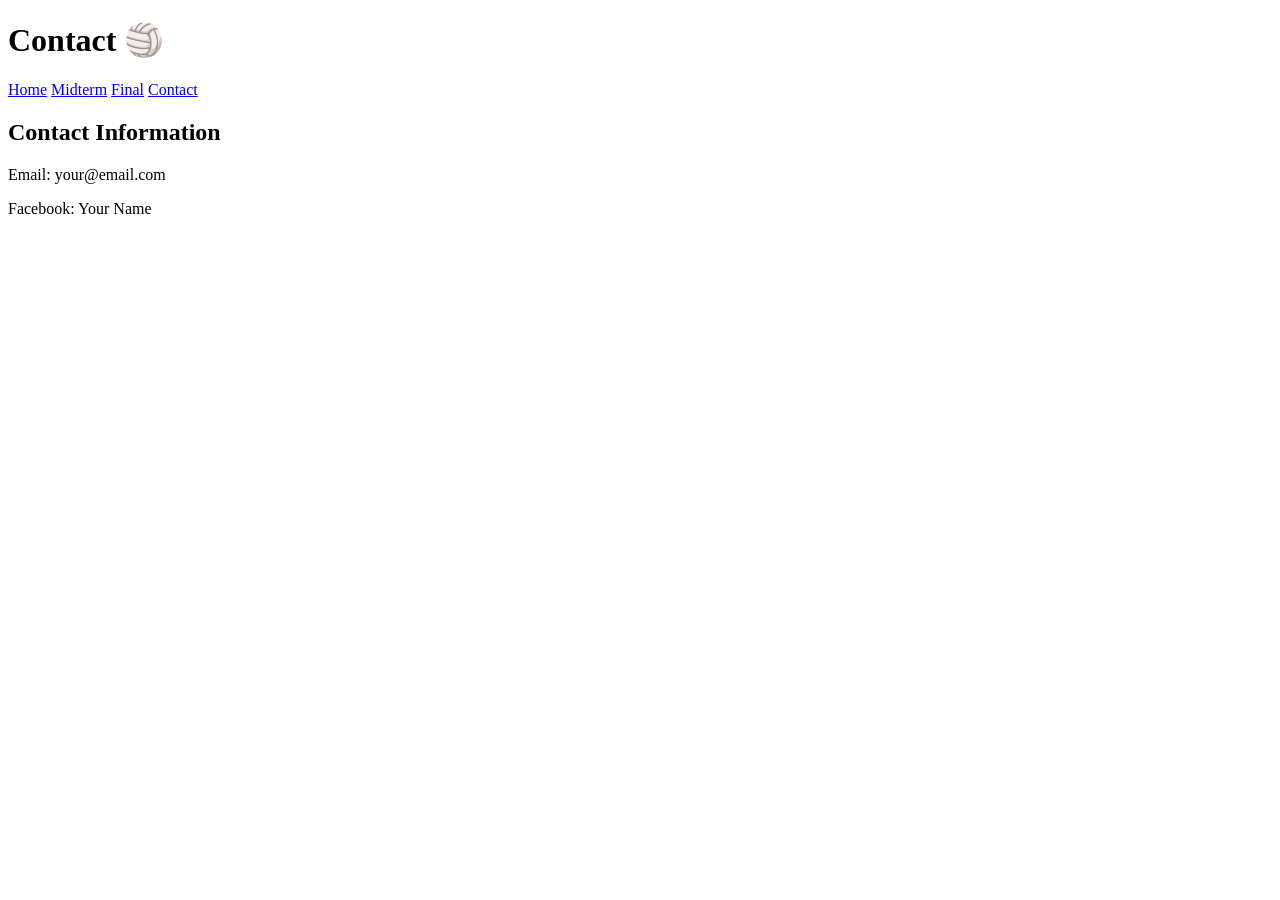
==== contact.html @ ec424ff1 "Add contact.html with contact information layout" ====
<!DOCTYPE html>
<html>
<head>
<title>Contact</title>
<link rel="stylesheet" href="style.css">
</head>

<body>

<header>
<h1>Contact 🏐</h1>
</header>

<nav>
<a href="index.html">Home</a>
<a href="midterm.html">Midterm</a>
<a href="final.html">Final</a>
<a href="contact.html">Contact</a>
</nav>

<div class="container">

<div class="card">
<h2>Contact Information</h2>
<p>Email: your@email.com</p>
<p>Facebook: Your Name</p>
</div>

</div>

</body>
</html>
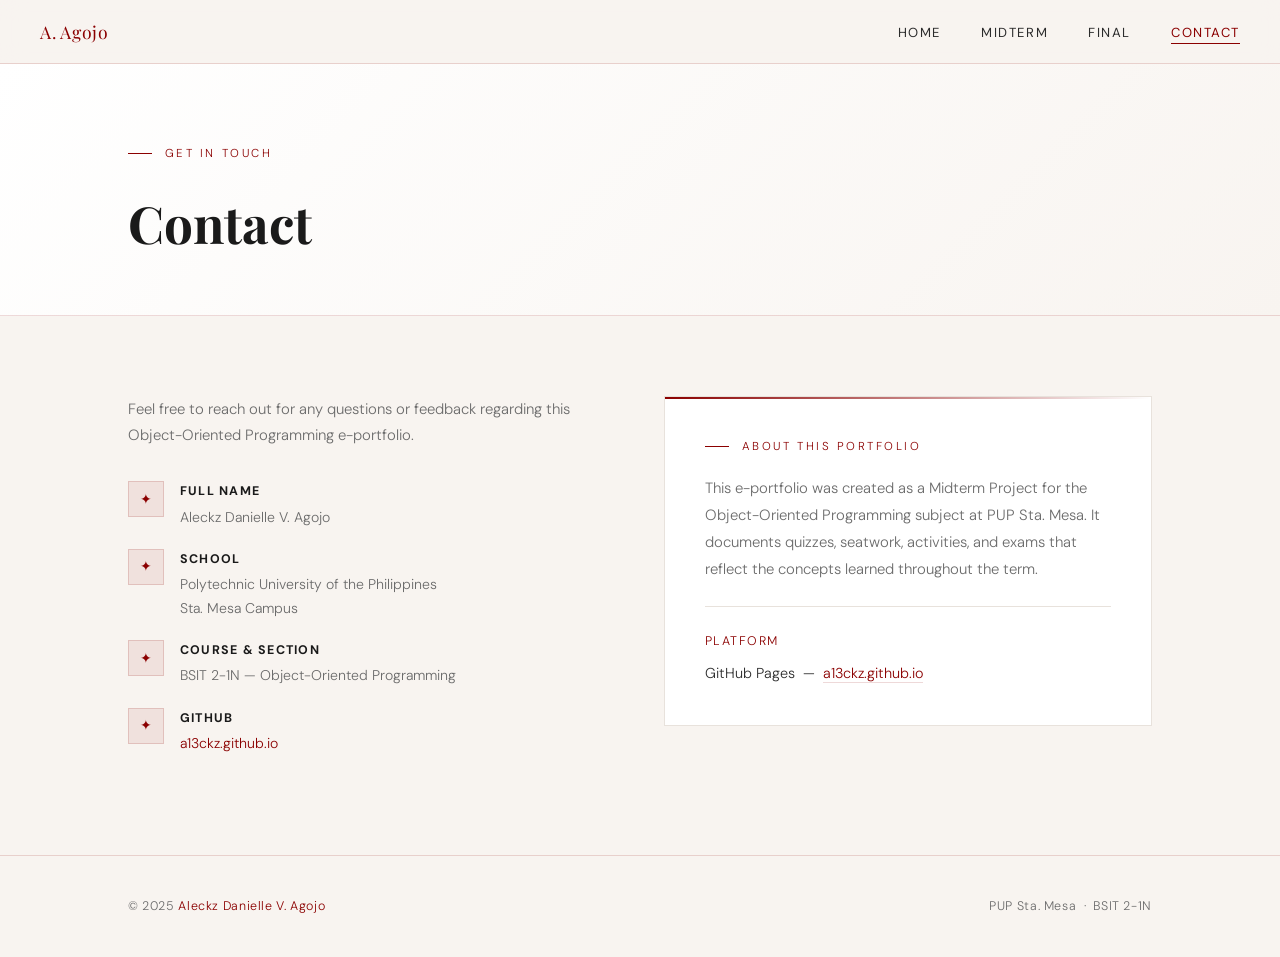
==== commit ef0f5248: "Add files via upload" ====
--- a/contact.html
+++ b/contact.html
@@ -1,32 +1,114 @@
 <!DOCTYPE html>
-<html>
+<html lang="en">
 <head>
-<title>Contact</title>
-<link rel="stylesheet" href="style.css">
+  <meta charset="UTF-8" />
+  <meta name="viewport" content="width=device-width, initial-scale=1.0" />
+  <title>Contact — Aleckz Agojo</title>
+  <link rel="stylesheet" href="style.css" />
 </head>
-
 <body>
 
-<header>
-<h1>Contact 🏐</h1>
-</header>
+  <nav>
+    <a href="index.html" class="nav-logo">A. Agojo</a>
+    <ul class="nav-links">
+      <li><a href="index.html">Home</a></li>
+      <li><a href="midterm.html">Midterm</a></li>
+      <li><a href="final.html">Final</a></li>
+      <li><a href="contact.html" class="active">Contact</a></li>
+    </ul>
+  </nav>
 
-<nav>
-<a href="index.html">Home</a>
-<a href="midterm.html">Midterm</a>
-<a href="final.html">Final</a>
-<a href="contact.html">Contact</a>
-</nav>
+  <main class="page-wrapper">
 
-<div class="container">
+    <div class="page-header">
+      <p class="section-label">Get in Touch</p>
+      <h1>Contact</h1>
+    </div>
 
-<div class="card">
-<h2>Contact Information</h2>
-<p>Email: your@email.com</p>
-<p>Facebook: Your Name</p>
-</div>
+    <section class="section">
+      <div class="contact-grid">
 
-</div>
+        <div class="contact-info">
+          <p>
+            Feel free to reach out for any questions or feedback regarding this
+            Object-Oriented Programming e-portfolio.
+          </p>
+
+          <div class="contact-item">
+            <div class="contact-icon">✦</div>
+            <div class="contact-item-text">
+              <strong>Full Name</strong>
+              Aleckz Danielle V. Agojo
+            </div>
+          </div>
+
+          <div class="contact-item">
+            <div class="contact-icon">✦</div>
+            <div class="contact-item-text">
+              <strong>School</strong>
+              Polytechnic University of the Philippines<br/>Sta. Mesa Campus
+            </div>
+          </div>
+
+          <div class="contact-item">
+            <div class="contact-icon">✦</div>
+            <div class="contact-item-text">
+              <strong>Course &amp; Section</strong>
+              BSIT 2-1N — Object-Oriented Programming
+            </div>
+          </div>
+
+          <div class="contact-item">
+            <div class="contact-icon">✦</div>
+            <div class="contact-item-text">
+              <strong>GitHub</strong>
+              <a href="https://a13ckz.github.io/" target="_blank"
+                 style="color: var(--red); text-decoration: none;">
+                a13ckz.github.io
+              </a>
+            </div>
+          </div>
+        </div>
+
+        <div class="fade-up">
+          <div style="
+            background: #fff;
+            border: 1px solid var(--gray-light);
+            padding: 2.5rem;
+            position: relative;
+          ">
+            <div style="
+              position: absolute;
+              top: 0; left: 0;
+              width: 100%; height: 2px;
+              background: linear-gradient(to right, var(--red), transparent);
+            "></div>
+            <p class="section-label" style="margin-bottom: 1.2rem;">About this Portfolio</p>
+            <p style="font-size:0.93rem; color: var(--gray); line-height:1.8;">
+              This e-portfolio was created as a Midterm Project for the Object-Oriented
+              Programming subject at PUP Sta. Mesa. It documents quizzes, seatwork,
+              activities, and exams that reflect the concepts learned throughout the term.
+            </p>
+            <div style="margin-top: 1.5rem; padding-top: 1.5rem; border-top: 1px solid var(--gray-light);">
+              <p style="font-size:0.78rem; letter-spacing:0.12em; text-transform:uppercase; color: var(--red); margin-bottom: 0.5rem;">Platform</p>
+              <p style="font-size:0.9rem; color: var(--black-soft);">GitHub Pages &nbsp;—&nbsp;
+                <a href="https://a13ckz.github.io/" target="_blank"
+                   style="color: var(--red); text-decoration: none; border-bottom: 1px solid var(--border);">
+                  a13ckz.github.io
+                </a>
+              </p>
+            </div>
+          </div>
+        </div>
+
+      </div>
+    </section>
+  </main>
+
+  <footer>
+    <p>&copy; 2025 <span>Aleckz Danielle V. Agojo</span></p>
+    <p>PUP Sta. Mesa &nbsp;·&nbsp; BSIT 2-1N</p>
+  </footer>
 
 </body>
 </html>
--- a/style.css
+++ b/style.css
@@ -0,0 +1,430 @@
+@import url('https://fonts.googleapis.com/css2?family=Playfair+Display:ital,wght@0,400;0,700;1,400&family=DM+Sans:wght@300;400;500&display=swap');
+
+:root {
+  --white: #F8F4F0;
+  --red: #8B0000;
+  --red-light: #A52020;
+  --red-muted: rgba(139, 0, 0, 0.08);
+  --black: #1A1A1A;
+  --black-soft: #2C2C2C;
+  --gray: #6B6B6B;
+  --gray-light: #E8E2DC;
+  --border: rgba(139, 0, 0, 0.15);
+}
+
+*, *::before, *::after { box-sizing: border-box; margin: 0; padding: 0; }
+
+html { scroll-behavior: smooth; }
+
+body {
+  font-family: 'DM Sans', sans-serif;
+  background-color: var(--white);
+  color: var(--black);
+  font-weight: 300;
+  line-height: 1.7;
+  min-height: 100vh;
+}
+
+/* ── NAV ── */
+nav {
+  position: fixed;
+  top: 0; left: 0; right: 0;
+  z-index: 100;
+  background: rgba(248, 244, 240, 0.92);
+  backdrop-filter: blur(12px);
+  border-bottom: 1px solid var(--border);
+  padding: 0 2.5rem;
+  height: 64px;
+  display: flex;
+  align-items: center;
+  justify-content: space-between;
+}
+
+.nav-logo {
+  font-family: 'Playfair Display', serif;
+  font-size: 1.1rem;
+  color: var(--red);
+  letter-spacing: 0.04em;
+  text-decoration: none;
+}
+
+.nav-links {
+  display: flex;
+  gap: 2.5rem;
+  list-style: none;
+}
+
+.nav-links a {
+  text-decoration: none;
+  color: var(--black-soft);
+  font-size: 0.82rem;
+  letter-spacing: 0.12em;
+  text-transform: uppercase;
+  font-weight: 400;
+  transition: color 0.2s;
+  position: relative;
+}
+
+.nav-links a::after {
+  content: '';
+  position: absolute;
+  bottom: -3px; left: 0;
+  width: 0; height: 1px;
+  background: var(--red);
+  transition: width 0.3s ease;
+}
+
+.nav-links a:hover, .nav-links a.active {
+  color: var(--red);
+}
+
+.nav-links a:hover::after, .nav-links a.active::after {
+  width: 100%;
+}
+
+/* ── HERO ── */
+.hero {
+  min-height: 100vh;
+  display: flex;
+  align-items: center;
+  padding: 0 10vw;
+  position: relative;
+  overflow: hidden;
+}
+
+.hero::before {
+  content: '';
+  position: absolute;
+  top: -100px; right: -100px;
+  width: 500px; height: 500px;
+  background: radial-gradient(circle, rgba(139,0,0,0.06) 0%, transparent 70%);
+  pointer-events: none;
+}
+
+.hero::after {
+  content: '';
+  position: absolute;
+  bottom: 0; left: 0; right: 0;
+  height: 1px;
+  background: linear-gradient(to right, transparent, var(--border), transparent);
+}
+
+.hero-content {
+  max-width: 700px;
+  animation: fadeUp 0.9s ease both;
+}
+
+.hero-eyebrow {
+  font-size: 0.75rem;
+  letter-spacing: 0.22em;
+  text-transform: uppercase;
+  color: var(--red);
+  margin-bottom: 1.5rem;
+  display: flex;
+  align-items: center;
+  gap: 0.8rem;
+}
+
+.hero-eyebrow::before {
+  content: '';
+  display: inline-block;
+  width: 32px; height: 1px;
+  background: var(--red);
+}
+
+.hero-name {
+  font-family: 'Playfair Display', serif;
+  font-size: clamp(2.8rem, 6vw, 5rem);
+  line-height: 1.1;
+  color: var(--black);
+  margin-bottom: 1.2rem;
+  font-weight: 700;
+}
+
+.hero-name span {
+  color: var(--red);
+  font-style: italic;
+}
+
+.hero-meta {
+  display: flex;
+  flex-direction: column;
+  gap: 0.3rem;
+  margin-bottom: 2rem;
+  color: var(--gray);
+  font-size: 0.9rem;
+}
+
+.hero-intro {
+  font-size: 1rem;
+  color: var(--black-soft);
+  max-width: 520px;
+  border-left: 2px solid var(--red);
+  padding-left: 1.2rem;
+  line-height: 1.8;
+}
+
+/* ── PAGE CONTENT ── */
+.page-wrapper {
+  padding-top: 64px;
+}
+
+.section {
+  padding: 5rem 10vw;
+}
+
+.section-label {
+  font-size: 0.72rem;
+  letter-spacing: 0.22em;
+  text-transform: uppercase;
+  color: var(--red);
+  margin-bottom: 0.8rem;
+  display: flex;
+  align-items: center;
+  gap: 0.8rem;
+}
+
+.section-label::before {
+  content: '';
+  width: 24px; height: 1px;
+  background: var(--red);
+  display: inline-block;
+}
+
+.section-title {
+  font-family: 'Playfair Display', serif;
+  font-size: clamp(1.8rem, 3.5vw, 2.8rem);
+  color: var(--black);
+  margin-bottom: 2.5rem;
+  line-height: 1.2;
+}
+
+/* ── CARDS ── */
+.card-grid {
+  display: grid;
+  grid-template-columns: repeat(auto-fill, minmax(280px, 1fr));
+  gap: 1.5rem;
+}
+
+.card {
+  background: #fff;
+  border: 1px solid var(--gray-light);
+  padding: 2rem;
+  transition: border-color 0.3s, transform 0.3s, box-shadow 0.3s;
+  position: relative;
+}
+
+.card::before {
+  content: '';
+  position: absolute;
+  top: 0; left: 0;
+  width: 0; height: 2px;
+  background: var(--red);
+  transition: width 0.4s ease;
+}
+
+.card:hover {
+  border-color: var(--border);
+  transform: translateY(-4px);
+  box-shadow: 0 12px 40px rgba(139,0,0,0.08);
+}
+
+.card:hover::before {
+  width: 100%;
+}
+
+.card-tag {
+  font-size: 0.7rem;
+  letter-spacing: 0.15em;
+  text-transform: uppercase;
+  color: var(--red);
+  margin-bottom: 0.8rem;
+  font-weight: 500;
+}
+
+.card h3 {
+  font-family: 'Playfair Display', serif;
+  font-size: 1.15rem;
+  color: var(--black);
+  margin-bottom: 0.6rem;
+}
+
+.card p {
+  font-size: 0.88rem;
+  color: var(--gray);
+  line-height: 1.7;
+}
+
+/* ── DIVIDER ── */
+.divider {
+  height: 1px;
+  background: linear-gradient(to right, transparent, var(--border), transparent);
+  margin: 0 10vw;
+}
+
+/* ── PAGE HEADER (inner pages) ── */
+.page-header {
+  padding: 5rem 10vw 3rem;
+  border-bottom: 1px solid var(--border);
+  background: linear-gradient(135deg, #fff 0%, var(--white) 100%);
+}
+
+.page-header .section-label { margin-bottom: 1rem; }
+.page-header h1 {
+  font-family: 'Playfair Display', serif;
+  font-size: clamp(2rem, 4vw, 3.2rem);
+  color: var(--black);
+}
+
+/* ── CONTENT BLOCKS ── */
+.content-block {
+  margin-bottom: 3rem;
+}
+
+.content-block h2 {
+  font-family: 'Playfair Display', serif;
+  font-size: 1.4rem;
+  color: var(--black);
+  margin-bottom: 1rem;
+  display: flex;
+  align-items: center;
+  gap: 0.8rem;
+}
+
+.content-block h2::before {
+  content: '';
+  display: inline-block;
+  width: 6px; height: 6px;
+  background: var(--red);
+  border-radius: 50%;
+  flex-shrink: 0;
+}
+
+.content-block p, .content-block li {
+  font-size: 0.93rem;
+  color: var(--gray);
+  line-height: 1.8;
+}
+
+.content-block ul {
+  list-style: none;
+  padding: 0;
+}
+
+.content-block ul li {
+  padding: 0.4rem 0;
+  padding-left: 1rem;
+  position: relative;
+}
+
+.content-block ul li::before {
+  content: '—';
+  position: absolute;
+  left: 0;
+  color: var(--red);
+  font-size: 0.75rem;
+}
+
+/* ── REFLECTION BOX ── */
+.reflection-box {
+  background: var(--red-muted);
+  border-left: 3px solid var(--red);
+  padding: 1.5rem 2rem;
+  margin-top: 1rem;
+}
+
+.reflection-box p {
+  font-size: 0.93rem;
+  color: var(--black-soft);
+  font-style: italic;
+  line-height: 1.8;
+}
+
+/* ── CONTACT ── */
+.contact-grid {
+  display: grid;
+  grid-template-columns: 1fr 1fr;
+  gap: 3rem;
+}
+
+.contact-info p {
+  font-size: 0.93rem;
+  color: var(--gray);
+  line-height: 1.8;
+  margin-bottom: 2rem;
+}
+
+.contact-item {
+  display: flex;
+  align-items: flex-start;
+  gap: 1rem;
+  margin-bottom: 1.2rem;
+}
+
+.contact-icon {
+  width: 36px; height: 36px;
+  background: var(--red-muted);
+  border: 1px solid var(--border);
+  display: flex;
+  align-items: center;
+  justify-content: center;
+  flex-shrink: 0;
+  font-size: 0.85rem;
+  color: var(--red);
+}
+
+.contact-item-text {
+  font-size: 0.88rem;
+  color: var(--gray);
+}
+
+.contact-item-text strong {
+  display: block;
+  color: var(--black);
+  font-size: 0.78rem;
+  letter-spacing: 0.1em;
+  text-transform: uppercase;
+  margin-bottom: 0.2rem;
+}
+
+/* ── FOOTER ── */
+footer {
+  padding: 2.5rem 10vw;
+  border-top: 1px solid var(--border);
+  display: flex;
+  justify-content: space-between;
+  align-items: center;
+}
+
+footer p {
+  font-size: 0.78rem;
+  color: var(--gray);
+  letter-spacing: 0.05em;
+}
+
+footer span {
+  color: var(--red);
+}
+
+/* ── ANIMATIONS ── */
+@keyframes fadeUp {
+  from { opacity: 0; transform: translateY(30px); }
+  to   { opacity: 1; transform: translateY(0); }
+}
+
+.fade-up {
+  animation: fadeUp 0.7s ease both;
+}
+
+.fade-up:nth-child(2) { animation-delay: 0.1s; }
+.fade-up:nth-child(3) { animation-delay: 0.2s; }
+.fade-up:nth-child(4) { animation-delay: 0.3s; }
+
+/* ── RESPONSIVE ── */
+@media (max-width: 768px) {
+  nav { padding: 0 1.5rem; }
+  .nav-links { gap: 1.5rem; }
+  .hero, .section { padding-left: 6vw; padding-right: 6vw; }
+  .contact-grid { grid-template-columns: 1fr; }
+  footer { flex-direction: column; gap: 0.5rem; text-align: center; }
+}
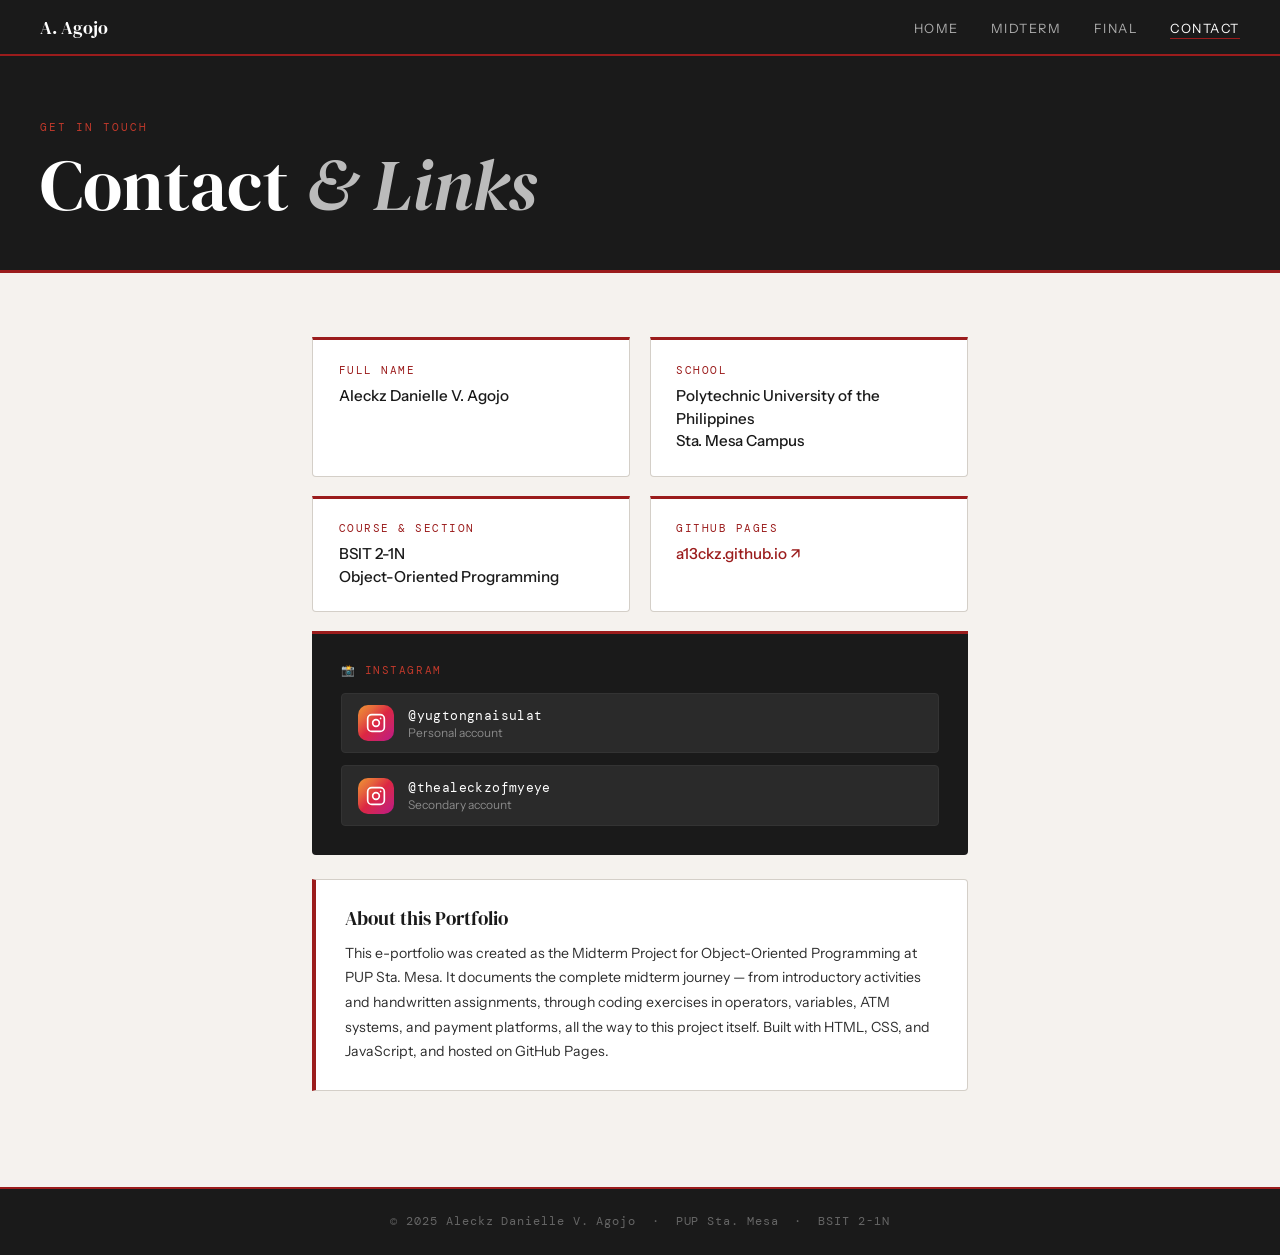
==== commit 31fda319: "Rename contact-2.html to contact.html" ====
--- a/contact.html
+++ b/contact.html
@@ -4,111 +4,257 @@
   <meta charset="UTF-8" />
   <meta name="viewport" content="width=device-width, initial-scale=1.0" />
   <title>Contact — Aleckz Agojo</title>
-  <link rel="stylesheet" href="style.css" />
+  <link rel="preconnect" href="https://fonts.googleapis.com" />
+  <link rel="preconnect" href="https://fonts.gstatic.com" crossorigin />
+  <link href="https://fonts.googleapis.com/css2?family=DM+Serif+Display:ital@0;1&family=DM+Mono:wght@400;500&family=Instrument+Sans:ital,wght@0,400;0,500;0,600;1,400&display=swap" rel="stylesheet" />
+  <style>
+    :root {
+      --red:    #9b1c1c;
+      --red-lt: #c0392b;
+      --black:  #1a1a1a;
+      --grey:   #2e2e2e;
+      --muted:  #6b6b6b;
+      --paper:  #f5f2ee;
+      --white:  #ffffff;
+      --border: #d4cfc8;
+    }
+    *, *::before, *::after { box-sizing: border-box; margin: 0; padding: 0; }
+    body {
+      font-family: 'Instrument Sans', sans-serif;
+      background: var(--paper);
+      color: var(--black);
+      min-height: 100vh;
+      display: flex; flex-direction: column;
+    }
+    nav {
+      position: sticky; top: 0; z-index: 100;
+      background: var(--black);
+      display: flex; align-items: center; justify-content: space-between;
+      padding: 0 2.5rem; height: 56px;
+      border-bottom: 2px solid var(--red);
+    }
+    .nav-logo {
+      font-family: 'DM Serif Display', serif;
+      font-size: 1.15rem; color: var(--white); text-decoration: none;
+    }
+    .nav-links { display: flex; gap: 2rem; list-style: none; }
+    .nav-links a {
+      color: #aaa; text-decoration: none;
+      font-size: .8rem; letter-spacing: .12em; text-transform: uppercase; transition: color .2s;
+    }
+    .nav-links a:hover { color: var(--white); }
+    .nav-links a.active { color: var(--white); border-bottom: 1px solid var(--red); padding-bottom: 2px; }
+
+    .page-hero {
+      background: var(--black); color: var(--white);
+      padding: 4rem 2.5rem 3rem; border-bottom: 3px solid var(--red);
+    }
+    .page-hero .tag {
+      font-family: 'DM Mono', monospace; font-size: .7rem;
+      letter-spacing: .18em; text-transform: uppercase; color: var(--red-lt); margin-bottom: .8rem;
+    }
+    .page-hero h1 {
+      font-family: 'DM Serif Display', serif;
+      font-size: clamp(2.5rem, 6vw, 4.5rem); line-height: 1.05; font-weight: 400;
+    }
+    .page-hero h1 em { font-style: italic; color: #bbb; }
+
+    main {
+      flex: 1;
+      max-width: 720px; margin: 0 auto; padding: 4rem 2rem 6rem;
+      width: 100%;
+    }
+
+    .contact-grid {
+      display: grid;
+      grid-template-columns: 1fr 1fr;
+      gap: 1.2rem;
+      margin-bottom: 1.5rem;
+    }
+    @media (max-width: 560px) {
+      .contact-grid { grid-template-columns: 1fr; }
+    }
+
+    .contact-card {
+      background: var(--white);
+      border: 1px solid var(--border);
+      border-top: 3px solid var(--red);
+      padding: 1.4rem 1.6rem;
+      border-radius: 0 0 4px 4px;
+    }
+    .contact-card .label {
+      font-family: 'DM Mono', monospace;
+      font-size: .68rem; letter-spacing: .14em; text-transform: uppercase;
+      color: var(--red); margin-bottom: .5rem;
+    }
+    .contact-card .value {
+      font-size: .95rem; font-weight: 500; line-height: 1.5; color: var(--black);
+    }
+    .contact-card .value a {
+      color: var(--red); text-decoration: none; transition: opacity .2s;
+    }
+    .contact-card .value a:hover { opacity: .7; }
+
+    /* Instagram special card */
+    .ig-card {
+      background: var(--black);
+      border: none; border-top: 3px solid var(--red);
+      padding: 1.8rem 1.8rem;
+      border-radius: 0 0 4px 4px;
+      grid-column: 1 / -1;
+    }
+    .ig-card .label {
+      font-family: 'DM Mono', monospace;
+      font-size: .68rem; letter-spacing: .14em; text-transform: uppercase;
+      color: var(--red-lt); margin-bottom: 1rem;
+    }
+    .ig-links { display: flex; flex-direction: column; gap: .75rem; }
+    .ig-link {
+      display: flex; align-items: center; gap: .9rem;
+      text-decoration: none;
+      padding: .7rem 1rem;
+      background: #2a2a2a;
+      border-radius: 4px;
+      border: 1px solid #333;
+      transition: background .2s, border-color .2s;
+    }
+    .ig-link:hover { background: #333; border-color: var(--red); }
+    .ig-icon {
+      width: 36px; height: 36px; border-radius: 10px;
+      background: linear-gradient(135deg, #f09433 0%, #e6683c 25%, #dc2743 50%, #cc2366 75%, #bc1888 100%);
+      display: flex; align-items: center; justify-content: center; flex-shrink: 0;
+    }
+    .ig-icon svg { width: 20px; height: 20px; }
+    .ig-text-block { display: flex; flex-direction: column; gap: .1rem; }
+    .ig-handle {
+      font-family: 'DM Mono', monospace; font-size: .82rem;
+      color: var(--white); letter-spacing: .03em;
+    }
+    .ig-sub {
+      font-size: .75rem; color: #888;
+    }
+
+    .about-section {
+      background: var(--white);
+      border: 1px solid var(--border);
+      border-left: 4px solid var(--red);
+      padding: 1.6rem 1.8rem;
+      margin-top: 1.5rem;
+      border-radius: 0 4px 4px 0;
+    }
+    .about-section h3 {
+      font-family: 'DM Serif Display', serif;
+      font-size: 1.2rem; font-weight: 400; margin-bottom: .6rem;
+    }
+    .about-section p {
+      font-size: .88rem; line-height: 1.75; color: var(--grey);
+    }
+
+    footer {
+      background: var(--black); color: #666; text-align: center;
+      padding: 1.6rem;
+      font-family: 'DM Mono', monospace; font-size: .72rem; letter-spacing: .08em;
+      border-top: 2px solid var(--red);
+    }
+
+    @media (max-width: 600px) {
+      nav { padding: 0 1.2rem; }
+      .page-hero { padding: 2.5rem 1.2rem 2rem; }
+      main { padding: 2.5rem 1.2rem 4rem; }
+    }
+  </style>
 </head>
 <body>
 
-  <nav>
-    <a href="index.html" class="nav-logo">A. Agojo</a>
-    <ul class="nav-links">
-      <li><a href="index.html">Home</a></li>
-      <li><a href="midterm.html">Midterm</a></li>
-      <li><a href="final.html">Final</a></li>
-      <li><a href="contact.html" class="active">Contact</a></li>
-    </ul>
-  </nav>
-
-  <main class="page-wrapper">
-
-    <div class="page-header">
-      <p class="section-label">Get in Touch</p>
-      <h1>Contact</h1>
-    </div>
-
-    <section class="section">
-      <div class="contact-grid">
-
-        <div class="contact-info">
-          <p>
-            Feel free to reach out for any questions or feedback regarding this
-            Object-Oriented Programming e-portfolio.
-          </p>
-
-          <div class="contact-item">
-            <div class="contact-icon">✦</div>
-            <div class="contact-item-text">
-              <strong>Full Name</strong>
-              Aleckz Danielle V. Agojo
-            </div>
-          </div>
-
-          <div class="contact-item">
-            <div class="contact-icon">✦</div>
-            <div class="contact-item-text">
-              <strong>School</strong>
-              Polytechnic University of the Philippines<br/>Sta. Mesa Campus
-            </div>
-          </div>
-
-          <div class="contact-item">
-            <div class="contact-icon">✦</div>
-            <div class="contact-item-text">
-              <strong>Course &amp; Section</strong>
-              BSIT 2-1N — Object-Oriented Programming
-            </div>
-          </div>
-
-          <div class="contact-item">
-            <div class="contact-icon">✦</div>
-            <div class="contact-item-text">
-              <strong>GitHub</strong>
-              <a href="https://a13ckz.github.io/" target="_blank"
-                 style="color: var(--red); text-decoration: none;">
-                a13ckz.github.io
-              </a>
-            </div>
-          </div>
-        </div>
-
-        <div class="fade-up">
-          <div style="
-            background: #fff;
-            border: 1px solid var(--gray-light);
-            padding: 2.5rem;
-            position: relative;
-          ">
-            <div style="
-              position: absolute;
-              top: 0; left: 0;
-              width: 100%; height: 2px;
-              background: linear-gradient(to right, var(--red), transparent);
-            "></div>
-            <p class="section-label" style="margin-bottom: 1.2rem;">About this Portfolio</p>
-            <p style="font-size:0.93rem; color: var(--gray); line-height:1.8;">
-              This e-portfolio was created as a Midterm Project for the Object-Oriented
-              Programming subject at PUP Sta. Mesa. It documents quizzes, seatwork,
-              activities, and exams that reflect the concepts learned throughout the term.
-            </p>
-            <div style="margin-top: 1.5rem; padding-top: 1.5rem; border-top: 1px solid var(--gray-light);">
-              <p style="font-size:0.78rem; letter-spacing:0.12em; text-transform:uppercase; color: var(--red); margin-bottom: 0.5rem;">Platform</p>
-              <p style="font-size:0.9rem; color: var(--black-soft);">GitHub Pages &nbsp;—&nbsp;
-                <a href="https://a13ckz.github.io/" target="_blank"
-                   style="color: var(--red); text-decoration: none; border-bottom: 1px solid var(--border);">
-                  a13ckz.github.io
-                </a>
-              </p>
-            </div>
-          </div>
-        </div>
+<nav>
+  <a class="nav-logo" href="index.html">A. Agojo</a>
+  <ul class="nav-links">
+    <li><a href="index.html">Home</a></li>
+    <li><a href="midterm.html">Midterm</a></li>
+    <li><a href="final.html">Final</a></li>
+    <li><a href="contact.html" class="active">Contact</a></li>
+  </ul>
+</nav>
+
+<header class="page-hero">
+  <p class="tag">Get in Touch</p>
+  <h1>Contact <em>&amp; Links</em></h1>
+</header>
+
+<main>
+
+  <div class="contact-grid">
+
+    <div class="contact-card">
+      <div class="label">Full Name</div>
+      <div class="value">Aleckz Danielle V. Agojo</div>
+    </div>
+
+    <div class="contact-card">
+      <div class="label">School</div>
+      <div class="value">Polytechnic University of the Philippines<br>Sta. Mesa Campus</div>
+    </div>
+
+    <div class="contact-card">
+      <div class="label">Course &amp; Section</div>
+      <div class="value">BSIT 2-1N<br>Object-Oriented Programming</div>
+    </div>
+
+    <div class="contact-card">
+      <div class="label">GitHub Pages</div>
+      <div class="value"><a href="https://a13ckz.github.io" target="_blank">a13ckz.github.io ↗</a></div>
+    </div>
+
+    <!-- Instagram -->
+    <div class="ig-card">
+      <div class="label">📸 Instagram</div>
+      <div class="ig-links">
+
+        <a class="ig-link" href="https://www.instagram.com/yugtongnaisulat/" target="_blank" rel="noopener">
+          <div class="ig-icon">
+            <svg viewBox="0 0 24 24" fill="none" stroke="white" stroke-width="2" stroke-linecap="round" stroke-linejoin="round">
+              <rect x="2" y="2" width="20" height="20" rx="5" ry="5"/>
+              <circle cx="12" cy="12" r="4"/>
+              <circle cx="17.5" cy="6.5" r="1" fill="white" stroke="none"/>
+            </svg>
+          </div>
+          <div class="ig-text-block">
+            <span class="ig-handle">@yugtongnaisulat</span>
+            <span class="ig-sub">Personal account</span>
+          </div>
+        </a>
+
+        <a class="ig-link" href="https://www.instagram.com/thealeckzofmyeye/" target="_blank" rel="noopener">
+          <div class="ig-icon">
+            <svg viewBox="0 0 24 24" fill="none" stroke="white" stroke-width="2" stroke-linecap="round" stroke-linejoin="round">
+              <rect x="2" y="2" width="20" height="20" rx="5" ry="5"/>
+              <circle cx="12" cy="12" r="4"/>
+              <circle cx="17.5" cy="6.5" r="1" fill="white" stroke="none"/>
+            </svg>
+          </div>
+          <div class="ig-text-block">
+            <span class="ig-handle">@thealeckzofmyeye</span>
+            <span class="ig-sub">Secondary account</span>
+          </div>
+        </a>
 
       </div>
-    </section>
-  </main>
-
-  <footer>
-    <p>&copy; 2025 <span>Aleckz Danielle V. Agojo</span></p>
-    <p>PUP Sta. Mesa &nbsp;·&nbsp; BSIT 2-1N</p>
-  </footer>
+    </div>
+
+  </div>
+
+  <div class="about-section">
+    <h3>About this Portfolio</h3>
+    <p>
+      This e-portfolio was created as the Midterm Project for Object-Oriented Programming at PUP Sta. Mesa. It documents the complete midterm journey — from introductory activities and handwritten assignments, through coding exercises in operators, variables, ATM systems, and payment platforms, all the way to this project itself. Built with HTML, CSS, and JavaScript, and hosted on GitHub Pages.
+    </p>
+  </div>
+
+</main>
+
+<footer>
+  © 2025 Aleckz Danielle V. Agojo &nbsp;·&nbsp; PUP Sta. Mesa &nbsp;·&nbsp; BSIT 2-1N
+</footer>
 
 </body>
 </html>
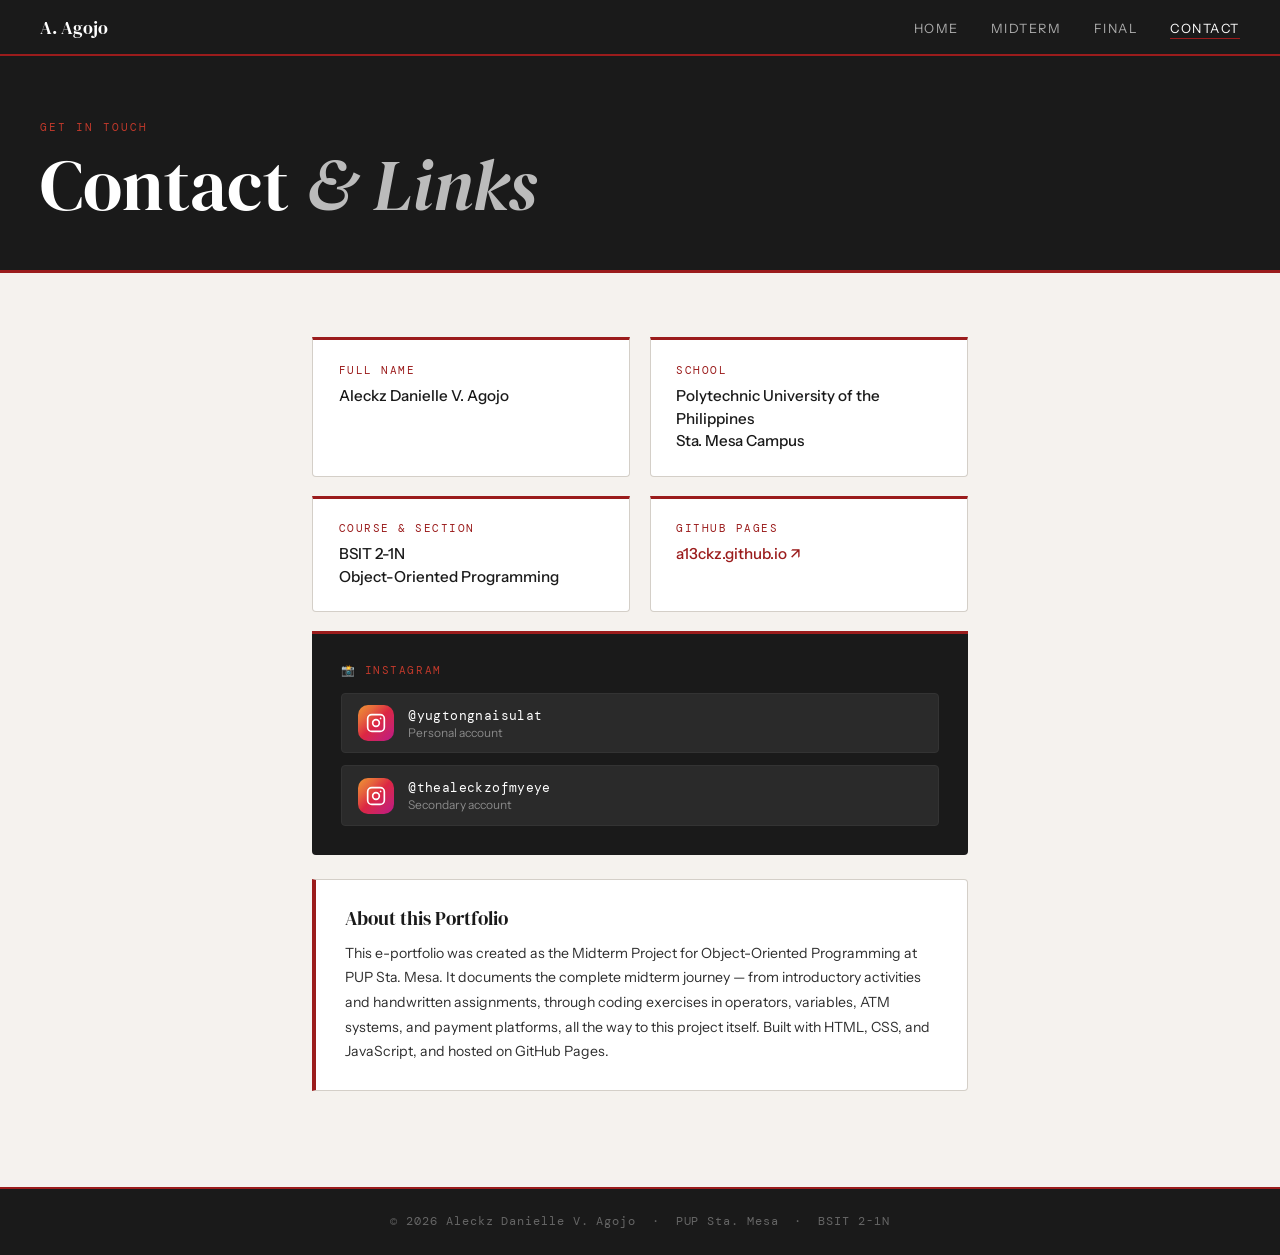
==== commit 20c4d59c: "Update copyright year in footer" ====
--- a/contact.html
+++ b/contact.html
@@ -253,7 +253,7 @@
 </main>
 
 <footer>
-  © 2025 Aleckz Danielle V. Agojo &nbsp;·&nbsp; PUP Sta. Mesa &nbsp;·&nbsp; BSIT 2-1N
+  © 2026 Aleckz Danielle V. Agojo &nbsp;·&nbsp; PUP Sta. Mesa &nbsp;·&nbsp; BSIT 2-1N
 </footer>
 
 </body>
